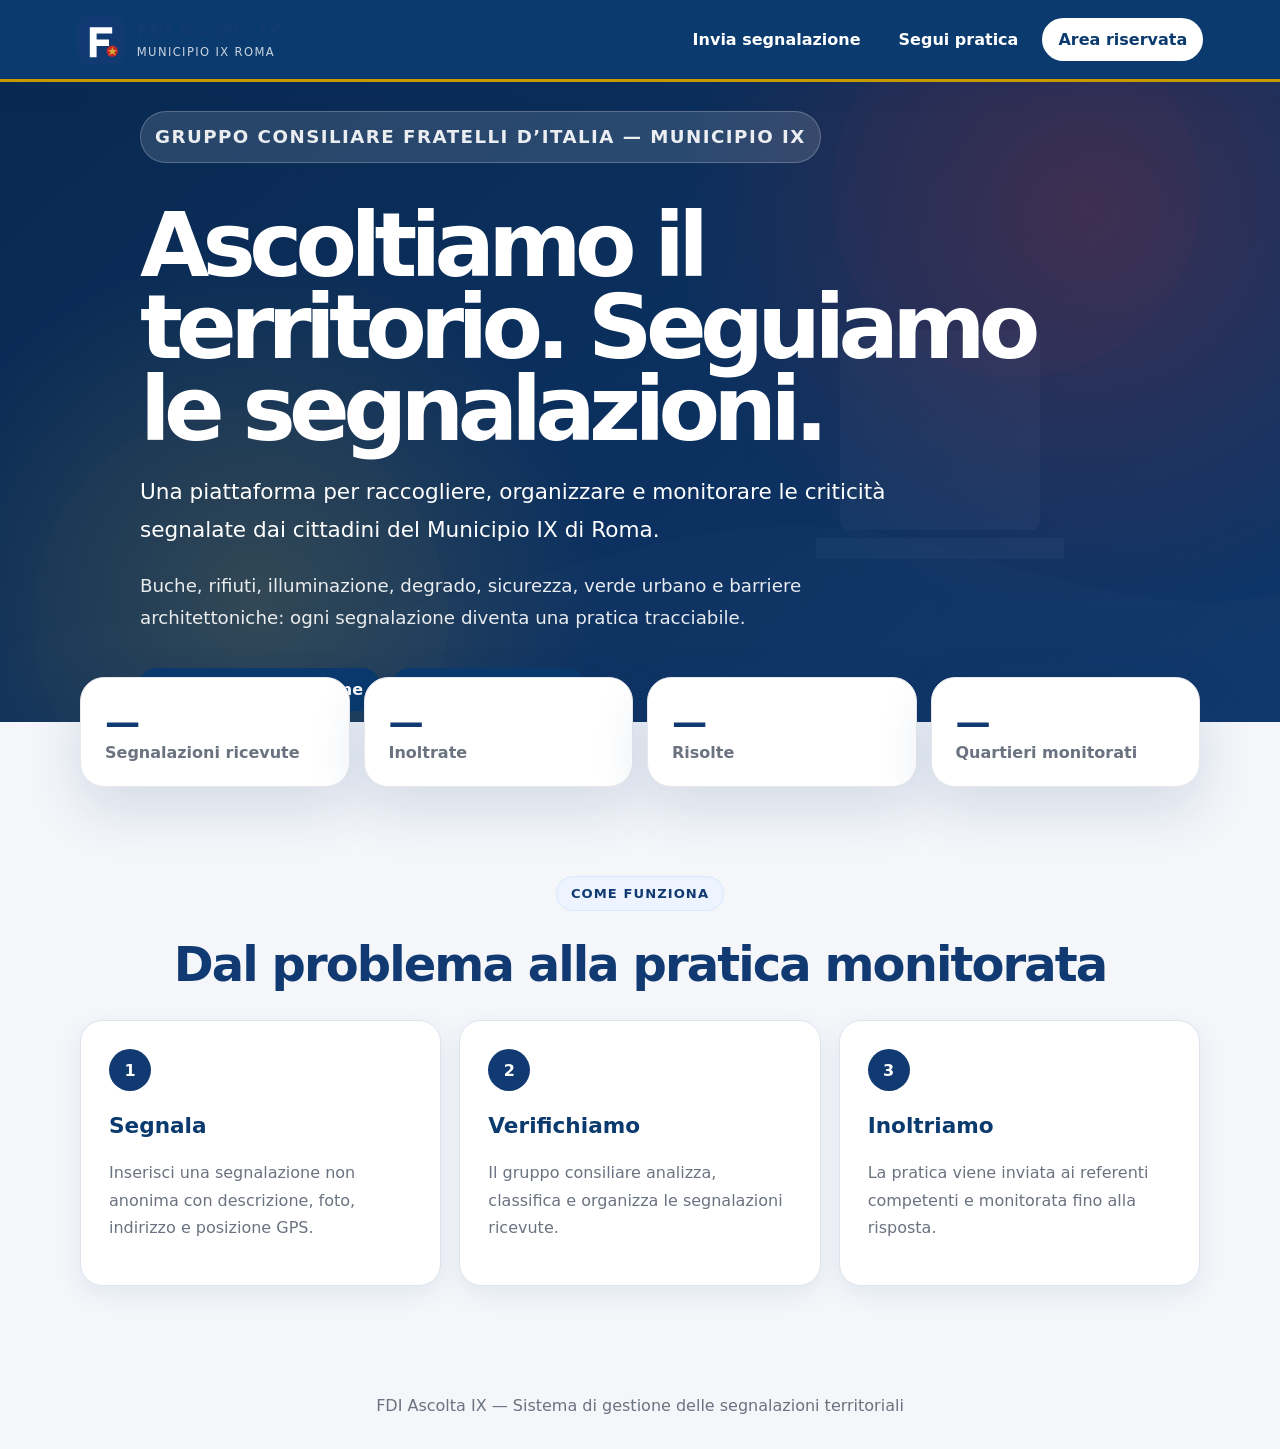
==== index.html @ 3b53cda2 "Add files via upload" ====
<!DOCTYPE html>
<html lang="it">
<head>
  <meta charset="UTF-8" />
  <meta name="viewport" content="width=device-width, initial-scale=1.0" />
  <title>FDI Ascolta IX</title>
  <meta name="description" content="Piattaforma per la raccolta e gestione delle segnalazioni territoriali del Municipio IX di Roma." />
  <link rel="icon" href="assets/logo/favicon.svg" type="image/svg+xml" />
  <link rel="stylesheet" href="assets/css/style.css" />
  <link rel="stylesheet" href="assets/css/theme-fdi.css?v=210">
  <style>
  /* Titolo principale della home */
  main h1 {
    color: #ffffff !important;
  }

  /* Pulsante Area riservata */
  header a[href="login.html"] {
    color: #0B3A6E !important;
    background: #ffffff !important;
    border: 2px solid #ffffff !important;
  }

  header a[href="login.html"]:hover {
    color: #ffffff !important;
    background: #1E5AA8 !important;
    border-color: #1E5AA8 !important;
  }
</style>
</head>
<body>
  <header class="site-header">
    <a class="brand" href="index.html" aria-label="FDI Ascolta IX home">
      <img src="assets/logo/logo.svg" alt="Logo FDI Ascolta IX" />
      <span><strong>FDI Ascolta IX</strong><small>Municipio IX Roma</small></span>
    </a>
    <nav class="main-nav">
      <a href="segnala.html">Invia segnalazione</a>
      <a href="tracking.html">Segui pratica</a>
      <a class="nav-pill" href="login.html">Area riservata</a>
    </nav>
  </header>

  <main>
    <section class="hero">
      <div class="hero-overlay"></div>
      <div class="hero-content">
        <p class="eyebrow">Gruppo Consiliare Fratelli d’Italia — Municipio IX</p>
        <h1>Ascoltiamo il territorio. Seguiamo le segnalazioni.</h1>
        <p class="lead">Una piattaforma per raccogliere, organizzare e monitorare le criticità segnalate dai cittadini del Municipio IX di Roma.</p>
        <p>Buche, rifiuti, illuminazione, degrado, sicurezza, verde urbano e barriere architettoniche: ogni segnalazione diventa una pratica tracciabile.</p>
        <div class="hero-actions">
          <a class="btn btn-primary" href="segnala.html">Invia una segnalazione</a>
          <a class="btn btn-light" href="tracking.html">Segui una pratica</a>
        </div>
      </div>
    </section>

    <section class="stats-strip" id="homeStats">
      <div><strong id="statReceived">—</strong><span>Segnalazioni ricevute</span></div>
      <div><strong id="statForwarded">—</strong><span>Inoltrate</span></div>
      <div><strong id="statClosed">—</strong><span>Risolte</span></div>
      <div><strong id="statDistricts">—</strong><span>Quartieri monitorati</span></div>
    </section>

    <section class="section container">
      <div class="section-heading">
        <p class="eyebrow dark">Come funziona</p>
        <h2>Dal problema alla pratica monitorata</h2>
      </div>
      <div class="cards three">
        <article class="card step-card"><span>1</span><h3>Segnala</h3><p>Inserisci una segnalazione non anonima con descrizione, foto, indirizzo e posizione GPS.</p></article>
        <article class="card step-card"><span>2</span><h3>Verifichiamo</h3><p>Il gruppo consiliare analizza, classifica e organizza le segnalazioni ricevute.</p></article>
        <article class="card step-card"><span>3</span><h3>Inoltriamo</h3><p>La pratica viene inviata ai referenti competenti e monitorata fino alla risposta.</p></article>
      </div>
    </section>
  </main>

  <footer class="site-footer">FDI Ascolta IX — Sistema di gestione delle segnalazioni territoriali</footer>

  <script src="assets/js/config.js?v=210"></script>
  <script src="assets/js/api.js?v=210"></script>
  <script src="assets/js/home.js"></script>
</body>
</html>
---- assets/css/style.css ----
:root{--blue:#103a71;--blue2:#08284f;--red:#c62828;--gold:#d4af37;--bg:#f4f6f8;--text:#172033;--muted:#6b7280;--border:#e5e7eb;--white:#fff;--shadow:0 22px 55px rgba(16,58,113,.14)}*{box-sizing:border-box}body{margin:0;font-family:Inter,system-ui,-apple-system,BlinkMacSystemFont,"Segoe UI",Arial,sans-serif;color:var(--text);background:var(--bg)}a{text-decoration:none;color:inherit}.container{width:min(1120px,92%);margin:0 auto}.narrow{width:min(820px,92%)}.site-header{height:82px;padding:0 6%;display:flex;align-items:center;justify-content:space-between;background:rgba(255,255,255,.92);backdrop-filter:blur(18px);border-bottom:1px solid var(--border);position:sticky;top:0;z-index:20}.site-header.compact{position:static}.brand{display:flex;align-items:center;gap:12px}.brand img{width:48px;height:48px}.brand span{display:flex;flex-direction:column;line-height:1.05}.brand strong{color:var(--blue);font-size:1.15rem}.brand small{color:var(--muted);text-transform:uppercase;letter-spacing:.12em;font-size:.72rem;margin-top:5px}.main-nav{display:flex;gap:10px;align-items:center}.main-nav a{font-weight:800;color:var(--blue);padding:10px 14px;border-radius:999px}.main-nav a:hover,.nav-pill{background:#eef4ff}.hero{min-height:640px;display:flex;align-items:center;position:relative;background:linear-gradient(135deg,rgba(8,40,79,.96),rgba(16,58,113,.84)),url('../img/hero.svg') center/cover;color:#fff;overflow:hidden}.hero-overlay{position:absolute;inset:0;background:radial-gradient(circle at 85% 20%,rgba(198,40,40,.25),transparent 34%),radial-gradient(circle at 20% 80%,rgba(212,175,55,.18),transparent 30%)}.hero-content{position:relative;z-index:1;width:min(1000px,88%);margin:0 auto}.eyebrow{display:inline-flex;padding:9px 14px;border-radius:999px;background:rgba(255,255,255,.13);border:1px solid rgba(255,255,255,.22);font-weight:900;font-size:.82rem;letter-spacing:.04em}.eyebrow.dark{background:#eef4ff;color:var(--blue);border-color:#d8e6ff}.hero h1{font-size:clamp(2.7rem,7vw,5.8rem);line-height:.92;letter-spacing:-.075em;margin:22px 0;max-width:900px}.hero p{font-size:1.14rem;line-height:1.75;max-width:760px;color:rgba(255,255,255,.9)}.lead{font-size:1.35rem!important;color:#fff!important}.hero-actions{display:flex;gap:14px;flex-wrap:wrap;margin-top:34px}.btn{border:0;border-radius:999px;padding:13px 22px;font-weight:900;display:inline-flex;align-items:center;justify-content:center;cursor:pointer;font-size:1rem}.btn-primary{background:var(--red);color:#fff;box-shadow:0 16px 30px rgba(198,40,40,.28)}.btn-light{background:#fff;color:var(--blue)}.btn-secondary{background:var(--blue);color:#fff}.full{width:100%}.stats-strip{width:min(1120px,92%);margin:-45px auto 0;position:relative;z-index:5;display:grid;grid-template-columns:repeat(4,1fr);gap:14px}.stats-strip div,.dash-stats div{background:#fff;border:1px solid var(--border);border-radius:24px;padding:24px;box-shadow:var(--shadow)}.stats-strip strong,.dash-stats strong{display:block;color:var(--blue);font-size:2.2rem}.stats-strip span,.dash-stats span{color:var(--muted);font-weight:800}.section{padding:76px 0}.section-heading{text-align:center;margin-bottom:28px}.section-heading h2{font-size:clamp(2rem,4vw,3rem);margin:12px 0 0;color:var(--blue);letter-spacing:-.04em}.cards{display:grid;gap:18px}.cards.three{grid-template-columns:repeat(3,1fr)}.card{background:#fff;border:1px solid var(--border);border-radius:28px;padding:28px;box-shadow:0 14px 36px rgba(16,58,113,.08)}.step-card span{display:grid;place-items:center;width:42px;height:42px;border-radius:50%;background:var(--blue);color:#fff;font-weight:900}.step-card h3{color:var(--blue);font-size:1.35rem}.step-card p,.muted{color:var(--muted);line-height:1.7}.site-footer{text-align:center;padding:34px 6%;color:var(--muted)}.page{padding:48px 0}.form-card h1{font-size:2.4rem;color:var(--blue);margin:14px 0}.form-grid{display:grid;gap:16px}.form-grid.two{grid-template-columns:1fr 1fr}.form-grid.three{grid-template-columns:1fr 1fr auto}label{display:block;font-weight:850;margin:16px 0 8px}input,select,textarea{width:100%;border:1px solid var(--border);border-radius:16px;padding:13px 14px;font:inherit;background:#fff}textarea{min-height:130px;resize:vertical}input:focus,select:focus,textarea:focus{outline:4px solid rgba(16,58,113,.13);border-color:var(--blue)}.align-end{align-self:end;margin-bottom:0}.check{display:flex;gap:10px;align-items:flex-start;font-weight:700;color:var(--muted)}.check input{width:auto;margin-top:4px}.notice{margin-top:16px;padding:15px;border-radius:16px;background:#eef4ff;color:var(--blue);font-weight:800}.notice.error{background:#fff0f0;color:#8a1111}.notice.success{background:#ecfdf5;color:#065f46}.hidden{display:none}.inline-form{display:flex;gap:10px}.tracking-result{margin-top:20px}.login-body{min-height:100vh;display:grid;place-items:center;background:linear-gradient(135deg,var(--blue2),var(--blue))}.login-shell{width:min(450px,92%)}.login-card{background:#fff;border-radius:32px;padding:34px;box-shadow:var(--shadow)}.login-logo{width:74px}.login-card h1{color:var(--blue)}.back-link{display:block;text-align:center;color:var(--blue);font-weight:800;margin-top:18px}.dashboard-body{display:grid;grid-template-columns:280px 1fr;min-height:100vh}.sidebar{background:#fff;border-right:1px solid var(--border);padding:24px;position:sticky;top:0;height:100vh;display:flex;flex-direction:column;gap:22px}.side-brand img{width:44px}.sidebar nav{display:grid;gap:8px}.sidebar nav a{padding:13px 14px;border-radius:16px;color:var(--muted);font-weight:900}.sidebar nav a.active,.sidebar nav a:hover{background:#eef4ff;color:var(--blue)}.dashboard-main{padding:28px}.dash-header{display:flex;justify-content:space-between;align-items:center;margin-bottom:20px}.dash-header h1{font-size:2.4rem;color:var(--blue);margin:8px 0}.user-box{font-weight:900;color:var(--blue);background:#fff;border:1px solid var(--border);border-radius:999px;padding:10px 14px}.dash-stats{display:grid;grid-template-columns:repeat(4,1fr);gap:14px;margin-bottom:20px}.dash-grid{display:grid;grid-template-columns:1.2fr .8fr;gap:20px}.map-card{padding:20px}#map{height:540px;border-radius:22px;overflow:hidden;border:1px solid var(--border)}.reports-list{display:grid;gap:12px;max-height:540px;overflow:auto}.report-item{border:1px solid var(--border);border-radius:18px;padding:15px;cursor:pointer;background:#fff}.report-item:hover{border-color:var(--blue)}.report-item h3{margin:0 0 6px;color:var(--blue)}.badge{display:inline-flex;border-radius:999px;padding:4px 10px;font-size:.75rem;font-weight:900;background:#eef4ff;color:var(--blue)}.modal-backdrop{display:none;position:fixed;inset:0;background:rgba(15,23,42,.62);z-index:40;align-items:center;justify-content:center;padding:20px}.modal-backdrop.active{display:flex}.modal{width:min(760px,100%);background:#fff;border-radius:28px;padding:28px;position:relative;max-height:90vh;overflow:auto}.modal-close{position:absolute;right:18px;top:14px;border:0;background:transparent;font-size:2rem;cursor:pointer}.photo-preview{max-width:100%;border-radius:18px;margin:12px 0}.meta{color:var(--muted);font-size:.92rem}.modal-actions{display:flex;gap:10px;flex-wrap:wrap;margin-top:18px}@media(max-width:860px){.site-header{height:auto;align-items:flex-start;gap:14px;flex-direction:column;padding:16px 5%}.main-nav{overflow-x:auto;width:100%}.stats-strip,.cards.three,.form-grid.two,.form-grid.three,.dash-stats,.dash-grid{grid-template-columns:1fr}.hero{min-height:620px}.hero h1{font-size:3rem}.dashboard-body{display:block}.sidebar{height:auto;position:static}.dashboard-main{padding:18px}#map{height:360px}.inline-form{flex-direction:column}}

/* v4.1 fixes: dashboard map/modal layering and mobile layout */
.leaflet-container { z-index: 1; }
.modal-backdrop { z-index: 5000; }
.modal { z-index: 5001; }
.modal textarea { min-height: 180px; }
.modal select { margin-top: 8px; }
.modal hr { border: 0; border-top: 1px solid var(--border); margin: 22px 0; }
.modal button:disabled { opacity: .55; cursor: not-allowed; }
.map-card, #map { position: relative; z-index: 1; }
.reports-list { position: relative; z-index: 2; }
@media(max-width:860px){
  .dash-grid { display: flex; flex-direction: column; }
  .map-card { order: 1; }
  .dash-grid > .card:not(.map-card) { order: 2; }
  #map { height: 380px; min-height: 380px; }
}

/* v4.2 Dashboard CRM: scheda pratica senza overlay */
.crm-main { padding: 28px; }
.crm-layout { display: grid; grid-template-columns: 380px minmax(0, 1fr); gap: 20px; align-items: start; }
.reports-panel, .practice-panel { min-height: 640px; }
.panel-header { display: flex; justify-content: space-between; gap: 14px; align-items: start; margin-bottom: 16px; }
.panel-header h2, .practice-panel h2 { margin: 0; color: var(--blue); }
.small { font-size: .9rem; }
.filters-row { display: grid; grid-template-columns: 1fr; gap: 10px; margin-bottom: 14px; }
.crm-list { max-height: 680px; overflow: auto; display: grid; gap: 10px; padding-right: 4px; }
.crm-report-item { text-align: left; border: 1px solid var(--border); background: #fff; border-radius: 18px; padding: 15px; cursor: pointer; display: grid; gap: 9px; }
.crm-report-item:hover, .crm-report-item.active { border-color: var(--blue); box-shadow: 0 12px 26px rgba(16,58,113,.10); }
.crm-report-head { display: flex; gap: 9px; align-items: center; color: var(--blue); }
.status-dot { width: 11px; height: 11px; border-radius: 999px; background: #9ca3af; flex: 0 0 auto; }
.status-new { background: #eef4ff !important; color: var(--blue) !important; }
.status-work { background: #fff7ed !important; color: #9a3412 !important; }
.status-sent { background: #eff6ff !important; color: #1d4ed8 !important; }
.status-done { background: #ecfdf5 !important; color: #047857 !important; }
.status-dot.status-new { background: #103a71 !important; }
.status-dot.status-work { background: #f59e0b !important; }
.status-dot.status-sent { background: #2563eb !important; }
.status-dot.status-done { background: #059669 !important; }
.empty-state { min-height: 560px; display: grid; place-content: center; text-align: center; color: var(--muted); }
.empty-state h2 { color: var(--blue); }
.empty-mini { padding: 18px; color: var(--muted); text-align: center; border: 1px dashed var(--border); border-radius: 18px; }
.practice-top { display: flex; justify-content: space-between; gap: 16px; align-items: start; margin-bottom: 22px; }
.practice-top h2 { font-size: 2rem; margin: 10px 0 8px; color: var(--blue); }
.practice-grid { display: grid; grid-template-columns: minmax(0, 1.1fr) minmax(260px, .9fr); gap: 20px; align-items: start; }
.practice-description { font-size: 1.05rem; line-height: 1.65; }
.details-list { display: grid; grid-template-columns: 1fr 1fr; gap: 12px; margin: 18px 0 0; }
.details-list div { border: 1px solid var(--border); border-radius: 16px; padding: 12px; background: #fafafa; }
.details-list dt { color: var(--muted); font-size: .78rem; font-weight: 900; text-transform: uppercase; letter-spacing: .08em; }
.details-list dd { margin: 5px 0 0; font-weight: 850; color: var(--text); overflow-wrap: anywhere; }
.photo-box img { width: 100%; max-height: 360px; object-fit: cover; border-radius: 22px; border: 1px solid var(--border); }
.practice-section { margin-top: 24px; padding-top: 22px; border-top: 1px solid var(--border); }
.practice-section h3 { color: var(--blue); margin-top: 0; }
.actions-row { display: flex; gap: 10px; flex-wrap: wrap; margin-top: 14px; }
.detail-map { width: 100%; height: 360px; border-radius: 22px; overflow: hidden; border: 1px solid var(--border); background: #dbeafe; position: relative; z-index: 1; }
#practiceContent { min-width: 0; }
@media(max-width: 1100px){ .crm-layout { grid-template-columns: 1fr; } .reports-panel, .practice-panel { min-height: auto; } .crm-list { max-height: 420px; } }
@media(max-width: 720px){ .practice-grid, .details-list { grid-template-columns: 1fr; } .detail-map { height: 300px; } .practice-top h2 { font-size: 1.55rem; } }
---- assets/css/theme-fdi.css ----
/* =========================================================
   FDI ASCOLTA IX CRM — DESIGN SYSTEM v1.0
   Tema cromatico ispirato ai colori istituzionali richiesti
   ========================================================= */

:root {
  /* Brand */
  --fdi-primary: #0B3A6E;
  --fdi-primary-dark: #07294F;
  --fdi-secondary: #1E5AA8;
  --fdi-accent: #C79A00;
  --fdi-accent-soft: #FFF7D6;

  /* Stati */
  --fdi-success: #2E7D32;
  --fdi-success-soft: #EAF6EC;
  --fdi-warning: #E67E22;
  --fdi-warning-soft: #FFF1E6;
  --fdi-danger: #C62828;
  --fdi-danger-soft: #FDECEC;
  --fdi-info: #1976D2;
  --fdi-info-soft: #EAF3FC;

  /* Superfici */
  --fdi-bg: #F4F6FA;
  --fdi-surface: #FFFFFF;
  --fdi-surface-soft: #F8FAFD;
  --fdi-border: #DDE4EE;

  /* Testi */
  --fdi-text: #172033;
  --fdi-muted: #64748B;
  --fdi-white: #FFFFFF;

  /* Ombre e raggi */
  --fdi-radius-sm: 12px;
  --fdi-radius-md: 16px;
  --fdi-radius-lg: 22px;
  --fdi-radius-xl: 28px;
  --fdi-shadow-sm: 0 8px 24px rgba(11, 58, 110, .08);
  --fdi-shadow-md: 0 18px 48px rgba(11, 58, 110, .12);
  --fdi-shadow-lg: 0 28px 80px rgba(11, 58, 110, .18);

  /* Transizioni */
  --fdi-transition: .2s ease;
}

/* Base */
html {
  color-scheme: light;
}

body {
  background: var(--fdi-bg);
  color: var(--fdi-text);
  font-family: Inter, system-ui, -apple-system, BlinkMacSystemFont, "Segoe UI", sans-serif;
}

a {
  color: var(--fdi-secondary);
}

a:hover {
  color: var(--fdi-primary);
}

/* Header */
.site-header,
.top,
.app-header {
  background: var(--fdi-primary);
  color: var(--fdi-white);
  border-bottom: 3px solid var(--fdi-accent);
  box-shadow: var(--fdi-shadow-sm);
}

.site-header a,
.top a,
.app-header a,
.site-header .brand,
.top .brand,
.app-header .brand {
  color: var(--fdi-white);
}

.site-header small,
.top small,
.app-header small {
  color: rgba(255, 255, 255, .78);
}

/* Card */
.card,
.report-card,
.panel,
.modal-card,
.section-card {
  background: var(--fdi-surface);
  border: 1px solid var(--fdi-border);
  border-radius: var(--fdi-radius-lg);
  box-shadow: var(--fdi-shadow-sm);
}

.card:hover,
.panel:hover {
  box-shadow: var(--fdi-shadow-md);
}

/* Titoli */
h1,
h2,
h3,
.section-title,
.card h2,
.card h3,
.panel h2,
.panel h3 {
  color: var(--fdi-primary);
}

.eyebrow,
.kicker,
.overline {
  color: var(--fdi-accent);
  font-weight: 900;
  letter-spacing: .08em;
  text-transform: uppercase;
}

/* Pulsanti */
.btn,
button.btn {
  border: 0;
  border-radius: var(--fdi-radius-md);
  padding: 12px 16px;
  font-weight: 900;
  cursor: pointer;
  transition: transform var(--fdi-transition),
              box-shadow var(--fdi-transition),
              background var(--fdi-transition);
}

.btn:hover,
button.btn:hover {
  transform: translateY(-1px);
}

.btn:disabled,
button.btn:disabled {
  opacity: .55;
  cursor: not-allowed;
  transform: none;
}

.btn-primary,
.btn:not(.btn-secondary):not(.btn-danger):not(.btn-success):not(.secondary) {
  background: var(--fdi-primary);
  color: var(--fdi-white);
  box-shadow: 0 10px 24px rgba(11, 58, 110, .2);
}

.btn-primary:hover,
.btn:not(.btn-secondary):not(.btn-danger):not(.btn-success):not(.secondary):hover {
  background: var(--fdi-primary-dark);
}

.btn-secondary,
.btn.secondary {
  background: var(--fdi-white);
  color: var(--fdi-primary);
  border: 1px solid var(--fdi-primary);
}

.btn-secondary:hover,
.btn.secondary:hover {
  background: var(--fdi-info-soft);
}

.btn-success {
  background: var(--fdi-success);
  color: var(--fdi-white);
}

.btn-danger {
  background: var(--fdi-danger);
  color: var(--fdi-white);
}

.btn-accent {
  background: var(--fdi-accent);
  color: #1F2937;
}

/* Form */
input,
select,
textarea {
  background: var(--fdi-white);
  color: var(--fdi-text);
  border: 1px solid var(--fdi-border);
  border-radius: var(--fdi-radius-md);
  transition: border-color var(--fdi-transition),
              box-shadow var(--fdi-transition);
}

input:focus,
select:focus,
textarea:focus {
  outline: none;
  border-color: var(--fdi-primary);
  box-shadow: 0 0 0 4px rgba(11, 58, 110, .12);
}

label {
  color: var(--fdi-text);
  font-weight: 800;
}

/* Tabelle */
table {
  width: 100%;
  border-collapse: collapse;
  background: var(--fdi-surface);
}

th {
  color: var(--fdi-primary);
  background: var(--fdi-surface-soft);
  font-size: .78rem;
  text-transform: uppercase;
  letter-spacing: .04em;
}

th,
td {
  border-bottom: 1px solid var(--fdi-border);
  padding: 12px 14px;
}

tbody tr:hover {
  background: #F7FAFE;
}

/* Badge stato */
.badge,
.status-badge {
  display: inline-flex;
  align-items: center;
  gap: 6px;
  min-height: 28px;
  padding: 5px 10px;
  border-radius: 999px;
  font-size: .76rem;
  font-weight: 900;
  background: var(--fdi-info-soft);
  color: var(--fdi-primary);
}

.badge-new,
.status-new,
.status-ricevuta {
  background: var(--fdi-info-soft);
  color: var(--fdi-info);
}

.badge-progress,
.status-progress,
.status-lavorazione {
  background: var(--fdi-accent-soft);
  color: #7A5A00;
}

.badge-waiting,
.status-waiting,
.status-attesa {
  background: var(--fdi-warning-soft);
  color: #9A4B00;
}

.badge-success,
.status-success,
.status-risolta {
  background: var(--fdi-success-soft);
  color: var(--fdi-success);
}

.badge-archived,
.status-archived,
.status-archiviata {
  background: #ECEFF3;
  color: #475569;
}

.badge-danger,
.status-danger {
  background: var(--fdi-danger-soft);
  color: var(--fdi-danger);
}

/* KPI */
.stat,
.kpi-card {
  background: var(--fdi-surface);
  border: 1px solid var(--fdi-border);
  border-top: 4px solid var(--fdi-primary);
  border-radius: var(--fdi-radius-lg);
  box-shadow: var(--fdi-shadow-sm);
}

.stat strong,
.kpi-card strong,
.kpi-value {
  color: var(--fdi-primary);
}

.stat.accent,
.kpi-card.accent {
  border-top-color: var(--fdi-accent);
}

/* Sidebar / navigazione */
.sidebar,
.side,
.crm-sidebar {
  background: var(--fdi-primary-dark);
  color: var(--fdi-white);
}

.navitem,
.sidebar a,
.side a {
  color: rgba(255, 255, 255, .88);
  border-radius: var(--fdi-radius-md);
}

.navitem:hover,
.sidebar a:hover,
.side a:hover,
.navitem.active,
.sidebar a.active,
.side a.active {
  background: rgba(255, 255, 255, .12);
  color: var(--fdi-white);
}

.navitem.active,
.sidebar a.active,
.side a.active {
  border-left: 4px solid var(--fdi-accent);
}

/* Finestre modali */
.modal-overlay,
.close-modal-overlay {
  background: rgba(7, 41, 79, .62);
  backdrop-filter: blur(3px);
}

.modal,
.close-modal {
  background: var(--fdi-surface);
  border: 1px solid var(--fdi-border);
  border-radius: var(--fdi-radius-xl);
  box-shadow: var(--fdi-shadow-lg);
}

.modal-head,
.close-modal-head {
  background: var(--fdi-primary);
  color: var(--fdi-white);
  border-bottom: 3px solid var(--fdi-accent);
}

.modal-head h2,
.close-modal-head h2 {
  color: var(--fdi-white);
}

.modal-head .muted,
.close-modal-head .muted {
  color: rgba(255, 255, 255, .78);
}

.modal-close,
.close-x {
  background: rgba(255, 255, 255, .12);
  color: var(--fdi-white);
  border: 1px solid rgba(255, 255, 255, .25);
}

.modal-close:hover,
.close-x:hover {
  background: rgba(255, 255, 255, .22);
}

/* Messaggi */
.notice,
.alert {
  border-radius: var(--fdi-radius-md);
  padding: 14px 16px;
  font-weight: 800;
  border-left: 5px solid;
}

.notice.success,
.alert-success {
  background: var(--fdi-success-soft);
  color: var(--fdi-success);
  border-left-color: var(--fdi-success);
}

.notice.error,
.alert-error {
  background: var(--fdi-danger-soft);
  color: var(--fdi-danger);
  border-left-color: var(--fdi-danger);
}

.notice.warning,
.alert-warning {
  background: var(--fdi-warning-soft);
  color: #8C4300;
  border-left-color: var(--fdi-warning);
}

.notice.info,
.alert-info {
  background: var(--fdi-info-soft);
  color: var(--fdi-primary);
  border-left-color: var(--fdi-info);
}

/* Timeline */
.timeline div,
.timeline-item {
  border-left: 4px solid var(--fdi-primary);
  background: var(--fdi-surface-soft);
  border-radius: 0 var(--fdi-radius-md) var(--fdi-radius-md) 0;
  padding: 10px 14px;
  margin-bottom: 10px;
}

.timeline div:nth-child(odd),
.timeline-item:nth-child(odd) {
  border-left-color: var(--fdi-accent);
}

/* Mappe */
.leaflet-container,
#generalMap,
#caseMap,
#gpsMap {
  border: 1px solid var(--fdi-border);
  border-radius: var(--fdi-radius-lg);
  box-shadow: var(--fdi-shadow-sm);
}

/* Utility */
.text-primary { color: var(--fdi-primary) !important; }
.text-accent { color: var(--fdi-accent) !important; }
.text-success { color: var(--fdi-success) !important; }
.text-danger { color: var(--fdi-danger) !important; }
.bg-primary { background: var(--fdi-primary) !important; color: var(--fdi-white) !important; }
.bg-accent { background: var(--fdi-accent) !important; }
.surface { background: var(--fdi-surface) !important; }
.muted { color: var(--fdi-muted) !important; }

/* Responsive */
@media (max-width: 760px) {
  .card,
  .report-card,
  .panel,
  .modal,
  .close-modal {
    border-radius: var(--fdi-radius-md);
  }

  .btn,
  button.btn {
    min-height: 44px;
  }
}
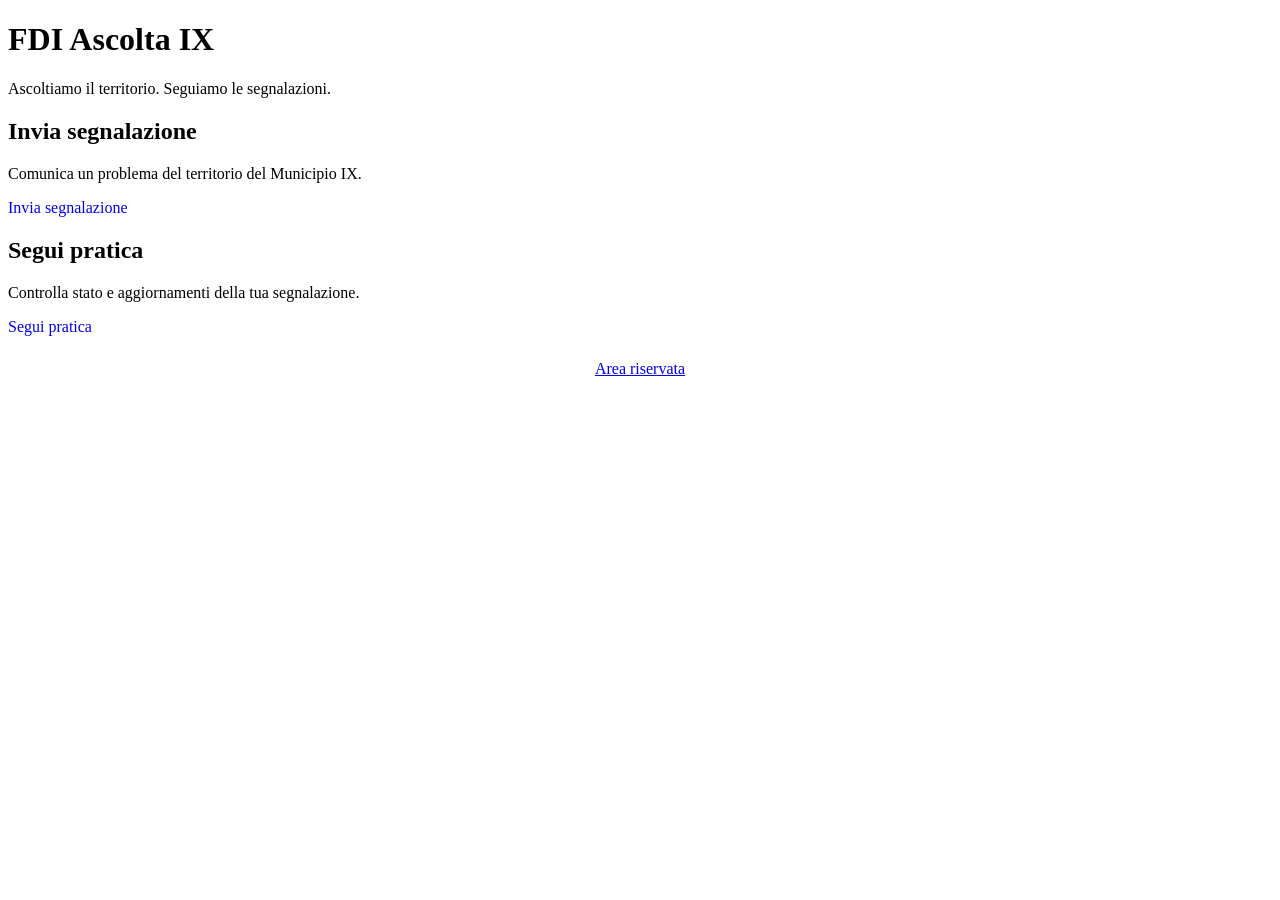
==== commit 206a6632: "Add files via upload" ====
--- a/index.html
+++ b/index.html
@@ -1,85 +1 @@
-<!DOCTYPE html>
-<html lang="it">
-<head>
-  <meta charset="UTF-8" />
-  <meta name="viewport" content="width=device-width, initial-scale=1.0" />
-  <title>FDI Ascolta IX</title>
-  <meta name="description" content="Piattaforma per la raccolta e gestione delle segnalazioni territoriali del Municipio IX di Roma." />
-  <link rel="icon" href="assets/logo/favicon.svg" type="image/svg+xml" />
-  <link rel="stylesheet" href="assets/css/style.css" />
-  <link rel="stylesheet" href="assets/css/theme-fdi.css?v=210">
-  <style>
-  /* Titolo principale della home */
-  main h1 {
-    color: #ffffff !important;
-  }
-
-  /* Pulsante Area riservata */
-  header a[href="login.html"] {
-    color: #0B3A6E !important;
-    background: #ffffff !important;
-    border: 2px solid #ffffff !important;
-  }
-
-  header a[href="login.html"]:hover {
-    color: #ffffff !important;
-    background: #1E5AA8 !important;
-    border-color: #1E5AA8 !important;
-  }
-</style>
-</head>
-<body>
-  <header class="site-header">
-    <a class="brand" href="index.html" aria-label="FDI Ascolta IX home">
-      <img src="assets/logo/logo.svg" alt="Logo FDI Ascolta IX" />
-      <span><strong>FDI Ascolta IX</strong><small>Municipio IX Roma</small></span>
-    </a>
-    <nav class="main-nav">
-      <a href="segnala.html">Invia segnalazione</a>
-      <a href="tracking.html">Segui pratica</a>
-      <a class="nav-pill" href="login.html">Area riservata</a>
-    </nav>
-  </header>
-
-  <main>
-    <section class="hero">
-      <div class="hero-overlay"></div>
-      <div class="hero-content">
-        <p class="eyebrow">Gruppo Consiliare Fratelli d’Italia — Municipio IX</p>
-        <h1>Ascoltiamo il territorio. Seguiamo le segnalazioni.</h1>
-        <p class="lead">Una piattaforma per raccogliere, organizzare e monitorare le criticità segnalate dai cittadini del Municipio IX di Roma.</p>
-        <p>Buche, rifiuti, illuminazione, degrado, sicurezza, verde urbano e barriere architettoniche: ogni segnalazione diventa una pratica tracciabile.</p>
-        <div class="hero-actions">
-          <a class="btn btn-primary" href="segnala.html">Invia una segnalazione</a>
-          <a class="btn btn-light" href="tracking.html">Segui una pratica</a>
-        </div>
-      </div>
-    </section>
-
-    <section class="stats-strip" id="homeStats">
-      <div><strong id="statReceived">—</strong><span>Segnalazioni ricevute</span></div>
-      <div><strong id="statForwarded">—</strong><span>Inoltrate</span></div>
-      <div><strong id="statClosed">—</strong><span>Risolte</span></div>
-      <div><strong id="statDistricts">—</strong><span>Quartieri monitorati</span></div>
-    </section>
-
-    <section class="section container">
-      <div class="section-heading">
-        <p class="eyebrow dark">Come funziona</p>
-        <h2>Dal problema alla pratica monitorata</h2>
-      </div>
-      <div class="cards three">
-        <article class="card step-card"><span>1</span><h3>Segnala</h3><p>Inserisci una segnalazione non anonima con descrizione, foto, indirizzo e posizione GPS.</p></article>
-        <article class="card step-card"><span>2</span><h3>Verifichiamo</h3><p>Il gruppo consiliare analizza, classifica e organizza le segnalazioni ricevute.</p></article>
-        <article class="card step-card"><span>3</span><h3>Inoltriamo</h3><p>La pratica viene inviata ai referenti competenti e monitorata fino alla risposta.</p></article>
-      </div>
-    </section>
-  </main>
-
-  <footer class="site-footer">FDI Ascolta IX — Sistema di gestione delle segnalazioni territoriali</footer>
-
-  <script src="assets/js/config.js?v=210"></script>
-  <script src="assets/js/api.js?v=210"></script>
-  <script src="assets/js/home.js"></script>
-</body>
-</html>
+<!doctype html><html lang="it"><head><meta charset="utf-8"><meta name="viewport" content="width=device-width,initial-scale=1"><title>FDI Ascolta IX</title><link rel="stylesheet" href="assets/css/lite.css?v=500"></head><body><main class="public"><div class="public-head"><h1>FDI Ascolta IX</h1><p>Ascoltiamo il territorio. Seguiamo le segnalazioni.</p></div><div class="grid4" style="grid-template-columns:1fr 1fr"><div class="public-card"><h2>Invia segnalazione</h2><p class="muted">Comunica un problema del territorio del Municipio IX.</p><a class="btn" href="segnala.html" style="display:inline-block;text-decoration:none">Invia segnalazione</a></div><div class="public-card"><h2>Segui pratica</h2><p class="muted">Controlla stato e aggiornamenti della tua segnalazione.</p><a class="btn" href="tracking.html" style="display:inline-block;text-decoration:none">Segui pratica</a></div></div><p style="text-align:center;margin-top:24px"><a href="login.html">Area riservata</a></p></main></body></html>
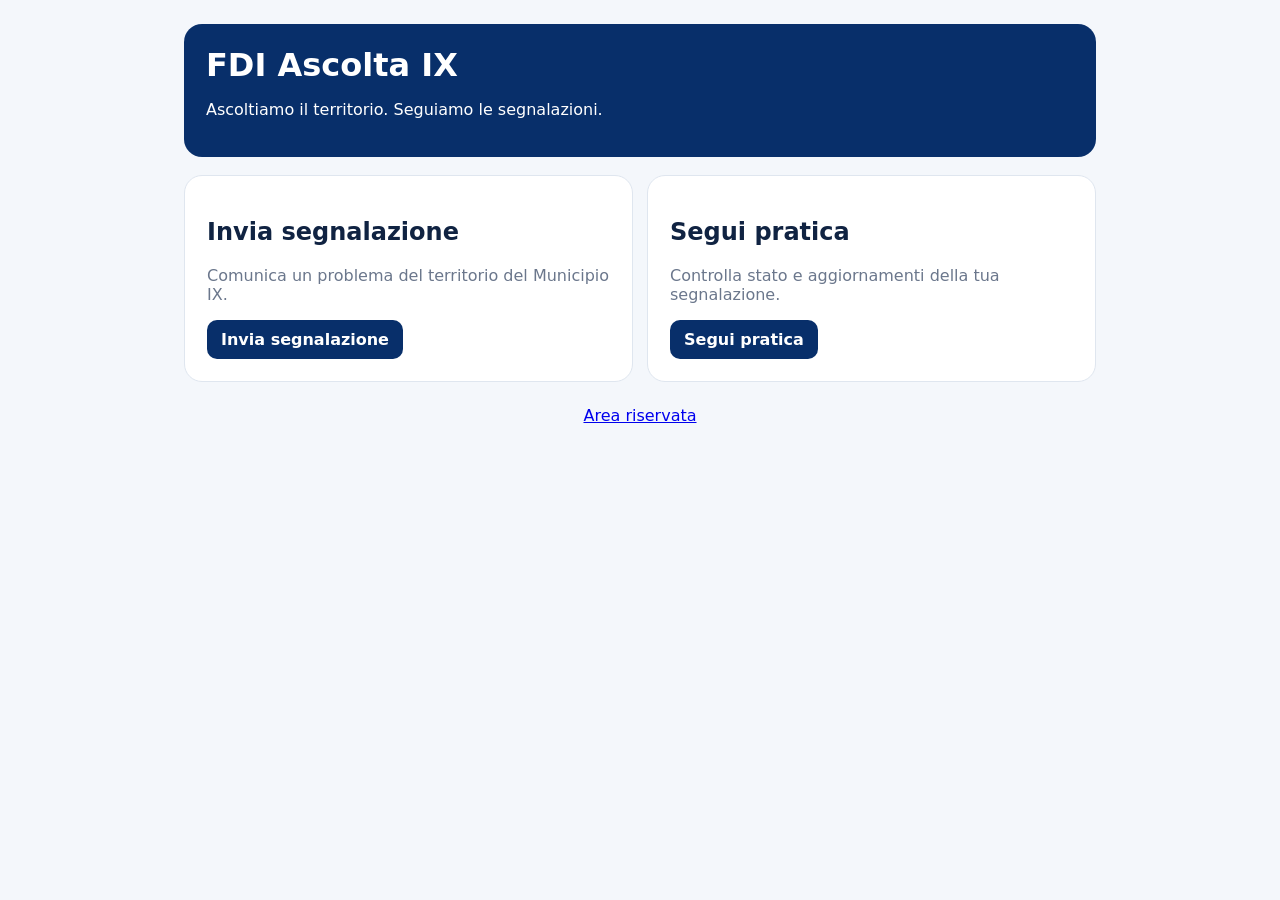
==== commit 2af6b693: "Add files via upload" ====
--- a/index.html
+++ b/index.html
@@ -1 +1 @@
-<!doctype html><html lang="it"><head><meta charset="utf-8"><meta name="viewport" content="width=device-width,initial-scale=1"><title>FDI Ascolta IX</title><link rel="stylesheet" href="assets/css/lite.css?v=500"></head><body><main class="public"><div class="public-head"><h1>FDI Ascolta IX</h1><p>Ascoltiamo il territorio. Seguiamo le segnalazioni.</p></div><div class="grid4" style="grid-template-columns:1fr 1fr"><div class="public-card"><h2>Invia segnalazione</h2><p class="muted">Comunica un problema del territorio del Municipio IX.</p><a class="btn" href="segnala.html" style="display:inline-block;text-decoration:none">Invia segnalazione</a></div><div class="public-card"><h2>Segui pratica</h2><p class="muted">Controlla stato e aggiornamenti della tua segnalazione.</p><a class="btn" href="tracking.html" style="display:inline-block;text-decoration:none">Segui pratica</a></div></div><p style="text-align:center;margin-top:24px"><a href="login.html">Area riservata</a></p></main></body></html>+<!doctype html><html lang="it"><head><meta charset="utf-8"><meta name="viewport" content="width=device-width,initial-scale=1"><title>FDI Ascolta IX</title><link rel="stylesheet" href="crm-lite-v501.css"></head><body><main class="public"><div class="public-head"><h1>FDI Ascolta IX</h1><p>Ascoltiamo il territorio. Seguiamo le segnalazioni.</p></div><div class="grid4" style="grid-template-columns:1fr 1fr"><div class="public-card"><h2>Invia segnalazione</h2><p class="muted">Comunica un problema del territorio del Municipio IX.</p><a class="btn" href="segnala.html" style="display:inline-block;text-decoration:none">Invia segnalazione</a></div><div class="public-card"><h2>Segui pratica</h2><p class="muted">Controlla stato e aggiornamenti della tua segnalazione.</p><a class="btn" href="tracking.html" style="display:inline-block;text-decoration:none">Segui pratica</a></div></div><p style="text-align:center;margin-top:24px"><a href="login.html">Area riservata</a></p></main></body></html>
--- a/crm-lite-v501.css
+++ b/crm-lite-v501.css
@@ -0,0 +1,16 @@
+:root{--nav:#082f6a;--nav2:#0b4c99;--bg:#f4f7fb;--card:#fff;--text:#102342;--muted:#6b778c;--line:#dfe6ef;--accent:#d3a400;--danger:#b42318;--ok:#147a42}
+*{box-sizing:border-box}body{margin:0;font-family:Inter,system-ui,-apple-system,"Segoe UI",sans-serif;background:var(--bg);color:var(--text)}
+button,input,select,textarea{font:inherit}.app{min-height:100vh;display:grid;grid-template-columns:230px 1fr}
+.sidebar{background:var(--nav);color:#fff;padding:22px 14px;position:sticky;top:0;height:100vh}.brand{font-weight:950;font-size:19px;padding:4px 10px 22px}.brand small{display:block;font-size:11px;color:#cbd9ee;margin-top:4px}
+.nav{display:grid;gap:6px}.nav button{border:0;background:transparent;color:#dbe7f8;text-align:left;padding:11px 12px;border-radius:10px;font-weight:800;cursor:pointer}.nav button:hover,.nav button.active{background:rgba(255,255,255,.13);color:#fff}
+.sidebar-foot{position:absolute;bottom:18px;left:14px;right:14px;font-size:12px;color:#cbd9ee}.main{padding:26px;min-width:0}.top{display:flex;justify-content:space-between;align-items:center;gap:16px;margin-bottom:22px}.top h1{margin:0;font-size:28px}.top p{margin:4px 0 0;color:var(--muted)}
+.btn{border:0;border-radius:10px;padding:10px 14px;background:var(--nav);color:#fff;font-weight:850;cursor:pointer}.btn.secondary{background:#e8eef7;color:var(--nav)}.btn.danger{background:#fff0ef;color:var(--danger)}.btn:disabled{opacity:.55}
+.grid4{display:grid;grid-template-columns:repeat(4,minmax(0,1fr));gap:14px}.kpi,.card{background:#fff;border:1px solid var(--line);border-radius:16px;box-shadow:0 8px 24px rgba(16,35,66,.05)}.kpi{padding:18px}.kpi span{font-size:12px;color:var(--muted);font-weight:800}.kpi strong{display:block;font-size:30px;margin-top:7px}
+.card{padding:18px;margin-top:16px}.card h2,.card h3{margin:0 0 14px}.toolbar{display:flex;gap:10px;flex-wrap:wrap;margin-bottom:14px}.toolbar input,.toolbar select,.field input,.field select,.field textarea{border:1px solid var(--line);border-radius:10px;padding:10px 12px;background:#fff}.toolbar input{min-width:260px;flex:1}
+.tablewrap{overflow:auto}.table{width:100%;border-collapse:collapse;min-width:760px}.table th,.table td{padding:11px 9px;border-bottom:1px solid #edf1f6;text-align:left;font-size:13px}.table th{color:var(--muted);font-size:11px;text-transform:uppercase}.table tr[data-id]{cursor:pointer}.table tr[data-id]:hover{background:#f7f9fc}
+.badge{display:inline-block;padding:5px 8px;border-radius:999px;background:#eef4fb;font-size:11px;font-weight:850}.muted{color:var(--muted)}.empty{padding:30px;text-align:center;color:var(--muted)}
+.pager{display:flex;justify-content:space-between;align-items:center;margin-top:14px}.view{display:none}.view.active{display:block}.loading{opacity:.55;pointer-events:none}
+.drawer{position:fixed;inset:0;background:rgba(4,17,38,.38);display:none;z-index:20}.drawer.open{display:block}.drawer-panel{margin-left:auto;width:min(620px,100%);height:100%;overflow:auto;background:#fff;padding:24px}.drawer-head{display:flex;justify-content:space-between;gap:10px}.drawer-head h2{margin:0}.close{border:0;background:#edf1f6;border-radius:9px;width:38px;height:38px;cursor:pointer}.detail-grid{display:grid;grid-template-columns:1fr 1fr;gap:12px}.detail-box{padding:12px;background:#f7f9fc;border-radius:11px}.detail-box b{display:block;font-size:11px;color:var(--muted);margin-bottom:4px}.actions{display:grid;gap:10px;margin-top:18px}.actionbox{border-top:1px solid var(--line);padding-top:16px}.field{display:grid;gap:6px;margin:10px 0}.field label{font-size:12px;font-weight:850}.field textarea{min-height:90px;resize:vertical}
+.notice{padding:12px;border-radius:10px;background:#eef5ff;margin-bottom:14px}.error{background:#fff0ef;color:var(--danger)}.success{background:#ecf8f0;color:var(--ok)}
+.public{max-width:960px;margin:auto;padding:24px}.public-head{background:var(--nav);color:#fff;padding:22px;border-radius:18px;margin-bottom:18px}.public-head h1{margin:0}.public-card{background:#fff;border:1px solid var(--line);border-radius:18px;padding:22px}.formgrid{display:grid;grid-template-columns:1fr 1fr;gap:14px}.span2{grid-column:1/-1}
+@media(max-width:900px){.app{grid-template-columns:1fr}.sidebar{height:auto;position:static}.nav{grid-template-columns:repeat(2,1fr)}.sidebar-foot{display:none}.grid4{grid-template-columns:1fr 1fr}.main{padding:16px}.detail-grid,.formgrid{grid-template-columns:1fr}.span2{grid-column:auto}}
